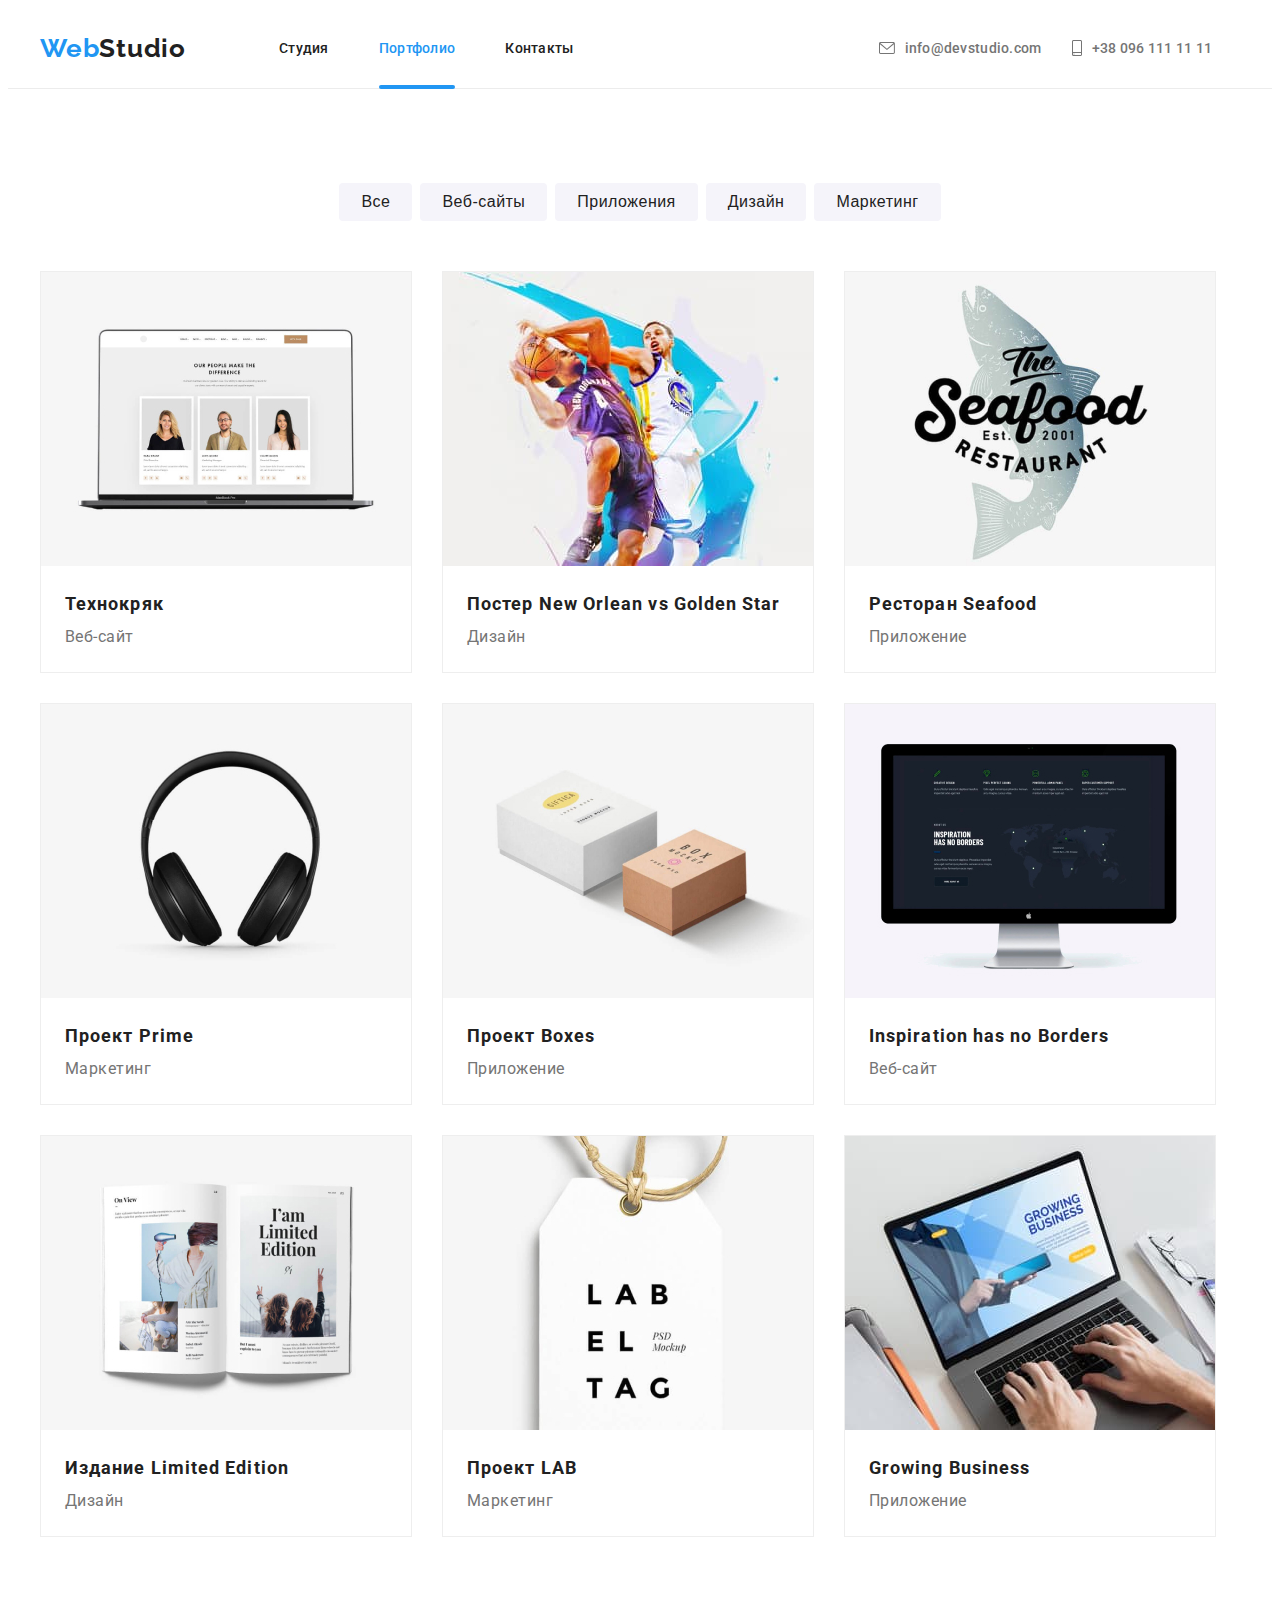
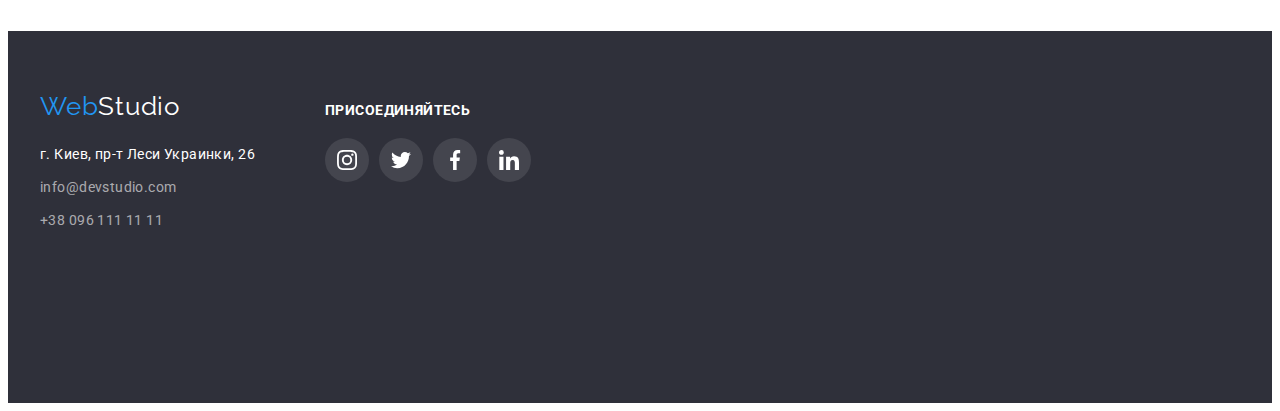
==== portfolio.html @ f123ab3c "css sort done" ====
<!DOCTYPE html>
<html lang="ru">
<head>
    <meta charset="UTF-8">
    <meta name="viewport" content="width=device-width, initial-scale=1.0">
    <title>Портфолио</title>

    <link rel="preconnect" href="https://fonts.gstatic.com">
    <link href="https://fonts.googleapis.com/css2?family=Raleway:wght@700&family=Roboto:wght@500&display=swap"
        rel="stylesheet">

    <link rel="stylesheet" href="https://cdnjs.cloudflare.com/ajax/libs/modern-normalize/1.0.0/modern-normalize.min.css"
        integrity="sha512-ISS7cAi1PEhQ8jnbJpJZMd29NlhNj4AWYyLOSp2CE/CsHxTCu+r+t0D2yoJudVrd0/8fTVPUVDzY5Tvli75u/g=="
        crossorigin="anonymous" />
        <link rel="stylesheet" href="css/portfolio.css">
</head>
<body>
    <header>
        <div class="container">
        <nav class="page-nav">
            <a href="index.html" class="logo"><span class="web">Web</span>Studio</a>
            <ul class="nav-list">
                <li><a class="nav-link " href="index.html">Студия</a></li>
                <li><a class="nav-link current" href="portfolio.html">Портфолио</a></li>
                <li><a class="nav-link" href="contacts.html">Контакты</a></li>  
            </ul>
    
            <ul class="contacts-list">
                 <li>
                     <a href="mailto:info@devstudio.com" class="nav-contact">
                         <svg class="nav-mail">
                             <use href="images/mainsprite.svg#icon-mail"></use>
                        </svg>info@devstudio.com
                    </a>
                </li>
                
                <li>
                    <a href="tel:+380961111111"  class="nav-contact">
                        <svg class="nav-tel">
                            <use href="images/mainsprite.svg#icon-tel"></use>
                        </svg>+38 096 111 11 11
                    </a>
                </li>
            </ul>
        </nav>
    </div>
    </header>


<main> 
    <section class="hero">
        <div class="container">
        <h2 class="visually-hidden">Фильтры</h2>
        <div class="hero-btns">
        <ul class="hero-list">
            
            <li class="btn-list">
                <button type="button" class="hero-btn">Все</button>
            </li>
            <li class="btn-list">
                <button type="button" class="hero-btn">Веб-сайты</button>
            </li>
            <li class="btn-list">
                <button type="button" class="hero-btn">Приложения</button>
            </li>
            <li class="btn-list">
                <button type="button" class="hero-btn">Дизайн</button>
            </li>
            <li class="btn-list">
                <button type="button" class="hero-btn">Маркетинг</button>
            </li>
        </ul>
    </div> 
    </div>
        <div class="container">
    <ul class="project-list">
        <div class="project-group">
            <li class="project-item">
                <a href="" class="project-link">         
                    <div class="project-thumb">    
                    <img src="images/technokryak.jpg" alt="" width="370">
                    
                    <div class="project-overlay">
                        <p class="overlay-text">
                            Технокряк это современная площадка распространения коронавируса.
                            Компании используют эту платформу для цифрового
                            шпионажа и атак на защищённые сервера конкурентов.
                        </p></div>
                    </div>    
                        <div class="project-card-text">
                            <h3 class="project-title">Технокряк</h3>
                            <p class="project-text">Веб-сайт</p>
                    </div>     
                 </a>   
            </li>
            
            <li class="project-item">
                <a href="" class="project-link">
                    <div class="project-thumb">
                        <img src="images/neworlean.jpg" alt="" width="370">
            
                        <div class="project-overlay">
                            <p class="overlay-text">
                                Технокряк это современная площадка распространения коронавируса.
                                Компании используют эту платформу для цифрового
                                шпионажа и атак на защищённые сервера конкурентов.
                            </p>
                        </div>
                    </div>
                    <div class="project-card-text">
                        <h3 class="project-title">Постер New Orlean vs Golden Star</h3>
                        <p class="project-text">Дизайн</p>
                    </div>
                </a>
            </li>
            
            <li class="project-item">
                <a href="" class="project-link">
                    <div class="project-thumb">
                        <img src="images/seafood.jpg" alt="" width="370">
            
                        <div class="project-overlay">
                            <p class="overlay-text">
                                Технокряк это современная площадка распространения коронавируса.
                                Компании используют эту платформу для цифрового
                                шпионажа и атак на защищённые сервера конкурентов.
                            </p>
                        </div>
                    </div>
                    <div class="project-card-text">
                        <h3 class="project-title">Ресторан Seafood</h3>
                        <p class="project-text">Приложение</p>
                    </div>
                </a>
            </li>
        </div>
            
        <div class="project-group">
            <li class="project-item">
                <a href="" class="project-link">
                    <div class="project-thumb">
                        <img src="images/prime.jpg" alt="" width="370">
            
                        <div class="project-overlay">
                            <p class="overlay-text">
                                Технокряк это современная площадка распространения коронавируса.
                                Компании используют эту платформу для цифрового
                                шпионажа и атак на защищённые сервера конкурентов.
                            </p>
                        </div>
                    </div>
                    <div class="project-card-text">
                        <h3 class="project-title">Проект Prime</h3>
                        <p class="project-text">Маркетинг</p>
                    </div>
                </a>
            </li>
            
            <li class="project-item">
                <a href="" class="project-link">
                    <div class="project-thumb">
                        <img src="images/boxes.jpg" alt="" width="370">
            
                        <div class="project-overlay">
                            <p class="overlay-text">
                                Технокряк это современная площадка распространения коронавируса.
                                Компании используют эту платформу для цифрового
                                шпионажа и атак на защищённые сервера конкурентов.
                            </p>
                        </div>
                    </div>
                    <div class="project-card-text">
                        <h3 class="project-title">Проект Boxes</h3>
                        <p class="project-text">Приложение</p>
                    </div>
                </a>
            </li>
            
        <li class="project-item">
            <a href="" class="project-link">
                <div class="project-thumb">
                    <img src="images/inspiration.jpg" alt="" width="370">
        
                    <div class="project-overlay">
                        <p class="overlay-text">
                            Технокряк это современная площадка распространения коронавируса.
                            Компании используют эту платформу для цифрового
                            шпионажа и атак на защищённые сервера конкурентов.
                        </p>
                    </div>
                </div>
                <div class="project-card-text">
                    <h3 class="project-title">Inspiration has no Borders</h3>
                    <p class="project-text">Веб-сайт</p>
                </div>
            </a>
        </li>
            </div>
            
        <div class="project-group">
            <li class="project-item">
                <a href="" class="project-link">
                    <div class="project-thumb">
                        <img src="images/limed.jpg" alt="" width="370">
            
                        <div class="project-overlay">
                            <p class="overlay-text">
                                Технокряк это современная площадка распространения коронавируса.
                                Компании используют эту платформу для цифрового
                                шпионажа и атак на защищённые сервера конкурентов.
                            </p>
                        </div>
                    </div>
                    <div class="project-card-text">
                        <h3 class="project-title">Издание Limited Edition</h3>
                        <p class="project-text">Дизайн</p>
                    </div>
                </a>
            </li>
            
        <li class="project-item">
            <a href="" class="project-link">
                <div class="project-thumb">
                    <img src="images/lab.jpg" alt="" width="370">
        
                    <div class="project-overlay">
                        <p class="overlay-text">
                            Технокряк это современная площадка распространения коронавируса.
                            Компании используют эту платформу для цифрового
                            шпионажа и атак на защищённые сервера конкурентов.
                        </p>
                    </div>
                </div>
                <div class="project-card-text">
                    <h3 class="project-title">Проект LAB</h3>
                    <p class="project-text">Маркетинг</p>
                </div>
            </a>
        </li>
            
            <li class="project-item">
                <a href="" class="project-link">
                    <div class="project-thumb">
                        <img src="images/growing.jpg" alt="" width="370">
            
                        <div class="project-overlay">
                            <p class="overlay-text">
                                Технокряк это современная площадка распространения коронавируса.
                                Компании используют эту платформу для цифрового
                                шпионажа и атак на защищённые сервера конкурентов.
                            </p>
                        </div>
                    </div>
                    <div class="project-card-text">
                        <h3 class="project-title">Growing Business</h3>
                        <p class="project-text">Приложение</p>
                    </div>
                </a>
            </li>
        </div>
        </ul>
    </div>
    </section>
</main>
<footer class="footer-back">
    <div class="container">
        <div class="footer-text">
            <div> 
                <a href="/" class="logo-footer"><span class="web">Web</span><span class="logo-studio">Studio</span></a>
                    <address>
                        <p class="main-address">г. Киев, пр-т Леси Украинки, 26</p>
                             <ul>
                                <li class="footer-contact"><a href="mailto:info@devstudio.com" class="link">info@devstudio.com</a></li>
                                <li class="footer-contact"><a href="tel:+380961111111" class="link">+38 096 111 11 11</a></li>
                            </ul>
                    </address>
            </div>
            <div>
                <h2 class="enjoy-head">Присоединяйтесь</h2>
                <ul class="enjoy-list">
                    <li class="enjoy-link"><a href="" class="enjoy-item"> <svg class="enjoy-icon"><use href="images/mainsprite.svg#icon-instagram"></use></svg></a></li>
                    <li class="enjoy-link"><a href="" class="enjoy-item"> <svg class="enjoy-icon"><use href="images/mainsprite.svg#icon-twitter"></use></svg></a></li>
                    <li class="enjoy-link"><a href="" class="enjoy-item"> <svg class="enjoy-icon"><use href="images/mainsprite.svg#icon-facebook"></use></svg></a></li>
                    <li class="enjoy-link"><a href="" class="enjoy-item"> <svg class="enjoy-icon"><use href="images/mainsprite.svg#icon-linkedin"></use></svg></a></li>
                </ul>
            </div>
        </div>
</div>
</footer>
</body>
</html>
---- css/portfolio.css ----
body {
  font-family: 'Roboto', Raleway, sans-serif;
}

/*переменные*/
:root {
  --gray-text: rgba(117, 117, 117, 1);
  --hover-color: rgba(33, 150, 243, 1);
  --h-color: rgba(33, 33, 33, 1);
  --white-text: rgba(255, 255, 255, 1);
  --back-color: rgba(47, 48, 58, 1);
  --rect-color: rgba(245, 244, 250, 1);
  --social-color: rgba(175, 177, 184, 1);
  --border-color: #eeeeee;
  --company-color: rgba(175, 177, 184, 1);
  --enjoy-hover: rgba(255, 255, 255, 0.1);
  --btn-hover: rgba(33, 150, 243, 1);
  --btn-color: rgba(245, 244, 250, 1);
  --project-overlay: rgba(33, 150, 243, 0.9);
}

.container {
  width: 1200px;
  margin: 0px auto;
  padding: 0px 15px;
}

.visually-hidden {
  position: absolute;
  width: 1px;
  height: 1px;
  margin: -1px;
  border: 0;
  padding: 0;

  white-space: nowrap;
  clip-path: inset(100%);
  clip: rect(0 0 0 0);
  overflow: hidden;
}

/*сброс*/
h1,
h2,
h3,
h4,
p {
  margin: 0;
  padding: 0;
}

img {
  display: block;
  max-width: 100%;
  height: auto;
}

ul {
  list-style: none;
  padding: 0;
  margin: 0;
}

a {
  text-decoration: none;
}

/*Навигация*/
.nav-contact {
  color: rgba(117, 117, 117, 1);
  text-decoration: none;
  font-style: normal;
  font-weight: 500;
  font-size: 14px;
  line-height: 16px;
  letter-spacing: 0.02em;
}

.page-nav,
.nav-list,
.contacts-list {
  display: flex;
}

.contacts-list {
  margin-left: 305px;
}

.page-nav {
  align-items: center;
  min-height: 80px;
}

header {
  border-bottom: 1px solid rgba(236, 236, 236, 1);
}

.nav-list li:first-child {
  margin-left: 50px;
  margin-right: 50px;
}

.nav-list li:last-child {
  margin-left: 50px;
}

.nav-contact:hover {
  color: rgba(33, 150, 243, 1);
}

.nav-contact:focus {
  color: rgba(33, 150, 243, 1);
}

.nav-contact {
  display: flex;
  align-items: center;
  justify-content: center;
}

.nav-link {
  position: relative;
  display: block;
  padding-top: 32px;
  padding-bottom: 32px;
  text-decoration: none;
  color: rgba(33, 33, 33, 1);
  font-weight: 500;
  font-size: 14px;
  line-height: 1.172;
  letter-spacing: 0.02em;
  transition: color 250ms cubic-bezier(0.4, 0, 0.2, 1);
}

.nav-link::after {
  content: ' ';
  position: absolute;
  bottom: 0;
  left: 0;
  width: 100%;
  height: 4px;
  border-radius: 2px;
  background-color: var(--hover-color);
  opacity: 0;
  transform: translateY(1px);
}

.nav-list .nav-link.current {
  color: var(--hover-color);
}

.nav-list .nav-link.current::after {
  opacity: 1;
}

.nav-link:hover,
.nav-link:focus {
  color: rgba(33, 150, 243, 1);
}

.nav-link:hover {
  color: rgba(33, 150, 243, 1);
}

.nav-link:focus {
  color: rgba(33, 150, 243, 1);
}

.logo {
  color: rgba(33, 33, 33, 1);
  text-decoration: none;
  font-family: Raleway, sans-serif;
  font-style: normal;
  font-weight: bold;
  font-size: 26px;
  line-height: 31px;
  letter-spacing: 0.03em;
  margin-right: 43px;
}

.web {
  color: rgba(33, 150, 243, 1);
  text-decoration: none;
}

.nav-mail {
  width: 16px;
  height: 12px;
  margin-right: 10px;
  fill: currentColor;
}

.nav-tel {
  width: 10px;
  height: 16px;
  margin-left: 30px;
  margin-right: 10px;
  fill: currentColor;
}

/*герой*/
.hero-list {
  display: flex;
  justify-content: center;
}

.hero-list li:first-child {
  margin-right: 8px;
}

.hero-list li:last-child {
  margin-left: 8px;
}

.hero-list li:nth-child(2) {
  margin-right: 8px;
}

.hero-list li:nth-child(3) {
  margin-right: 8px;
}

.hero-btn {
  padding: 6px 22px;
  border-radius: 4px;
  background: var(--btn-color);
  color: var(--h-color);
  border: none;
  font-style: normal;
  font-weight: 500;
  font-size: 16px;
  line-height: 26px;
  text-align: center;
  letter-spacing: 0.03em;
  transition: color 250ms cubic-bezier(0.4, 0, 0.2, 1),
    background-color 250ms cubic-bezier(0.4, 0, 0.2, 1),
    box-shadow 250ms cubic-bezier(0.4, 0, 0.2, 1);
}

.hero {
  padding-top: 94px;
  padding-bottom: 94px;
}

.hero-btn:hover,
.hero-btn:focus {
  color: var(--white-text);
  background-color: var(--hover-color);
  box-shadow: 0px 3px 1px rgba(0, 0, 0, 0.1), 0px 1px 2px rgba(0, 0, 0, 0.08),
    0px 2px 2px rgba(0, 0, 0, 0.12);
}

.project-link {
  display: block;
  position: relative;
}

.project-thumb {
  position: relative;
  overflow: hidden;
}

.project-overlay {
  position: absolute;
  top: 0;
  left: 0;
  width: 100%;
  height: 100%;
  padding: 63px 24px;
  background-color: var(--project-overlay);
  opacity: 0;
  transform: translateY(101%);
  transition: transform 250ms cubic-bezier(0.4, 0, 0.2, 1);
}

.overlay-text {
  font-style: normal;
  font-weight: normal;
  font-size: 18px;
  line-height: 28px;
  letter-spacing: 0.03em;
  color: var(--white-text);
}

.project-link:hover .project-overlay,
.project-link:focus .project-overlay {
  transform: translateX(0);
  opacity: 1;
}

.project-link:hover,
.project-link:focus {
  box-shadow: 0px 1px 1px rgba(0, 0, 0, 0.12), 0px 4px 4px rgba(0, 0, 0, 0.06),
    1px 4px 6px rgba(0, 0, 0, 0.16);
}

.project-item {
  border: 1px solid #eeeeee;
}

.project-link {
  display: block;
  transition: box-shadow 250ms cubic-bezier(0.4, 0, 0.2, 1);
}

.project-link:hover {
  box-shadow: 0px 1px 1px rgba(0, 0, 0, 0.12), 0px 4px 4px rgba(0, 0, 0, 0.06),
    1px 4px 6px rgba(0, 0, 0, 0.16);
}

.project-title {
  color: rgba(33, 33, 33, 1);
  font-style: normal;
  font-weight: bold;
  font-size: 18px;
  line-height: 36px;
  letter-spacing: 0.06em;
}

.project-text {
  color: rgba(117, 117, 117, 1);
  font-style: normal;
  font-weight: normal;
  font-size: 16px;
  line-height: 30px;
  letter-spacing: 0.03em;
}

.project-card-text {
  padding: 20px 24px;
}

.project-item:nth-child(2) {
  margin-right: 30px;
  margin-left: 30px;
}

.project-item:nth-child(5) {
  margin-right: 30px;
  margin-left: 30px;
}

.project-item:nth-child(8) {
  margin-right: 30px;
  margin-left: 30px;
}

.project-group {
  display: flex;
}

.project-list {
  margin-top: 50px;
}

.project-group:nth-child(2) {
  margin: 30px 0px;
}

/*футер*/
.logo-studio {
  color: rgba(255, 255, 255, 1);
}

.link {
  color: rgba(255, 255, 255, 0.6);
  font-style: normal;
  font-weight: normal;
  font-size: 14px;
  line-height: 24px;
  letter-spacing: 0.03em;
  text-decoration: none;
}

.logo-footer {
  color: rgba(33, 33, 33, 1);
  text-decoration: none;
  font-family: Raleway, sans-serif;
  font-style: normal;
  font-weight: normal;
  font-size: 26px;
  line-height: 31px;
  letter-spacing: 0.03em;
  margin-bottom: 20px;
  display: block;
}

.footer-back {
  background-color: var(--back-color);
  height: 252px;
  padding-top: 60px;
  padding-bottom: 60px;
}

/*адрес*/
.main-address {
  color: rgba(255, 255, 255, 1);
  font-style: normal;
  font-weight: normal;
  font-size: 14px;
  line-height: 24px;
  letter-spacing: 0.03em;
}

.footer-contact:first-child {
  margin-bottom: 9px;
  margin-top: 9px;
}

.enjoy-head {
  font-style: normal;
  font-weight: bold;
  font-size: 14px;
  line-height: 16px;
  letter-spacing: 0.03em;
  text-transform: uppercase;
  color: var(--white-text);
  margin-left: 70px;
}

.enjoy-list {
  width: 206px;
  padding: 0px;
  display: flex;
  justify-content: space-between;
  align-items: baseline;
  margin-left: 70px;
  margin-top: 20px;
}

.footer-text {
  display: flex;
  align-items: baseline;
}

.enjoy-item {
  display: flex;
  justify-content: center;
  align-items: center;
  width: 44px;
  height: 44px;
  border-radius: 50%;
  color: var(--white-text);
  background-color: var(--enjoy-hover);
  transition: background-color 250ms cubic-bezier(0.4, 0, 0.2, 1);
}

.enjoy-icon {
  width: 20px;
  height: 20px;
  fill: currentColor;
}

.enjoy-item:hover {
  background-color: var(--hover-color);
}

.enjoy-item:hover {
  color: var(--white-text);
}

/*overlay*/
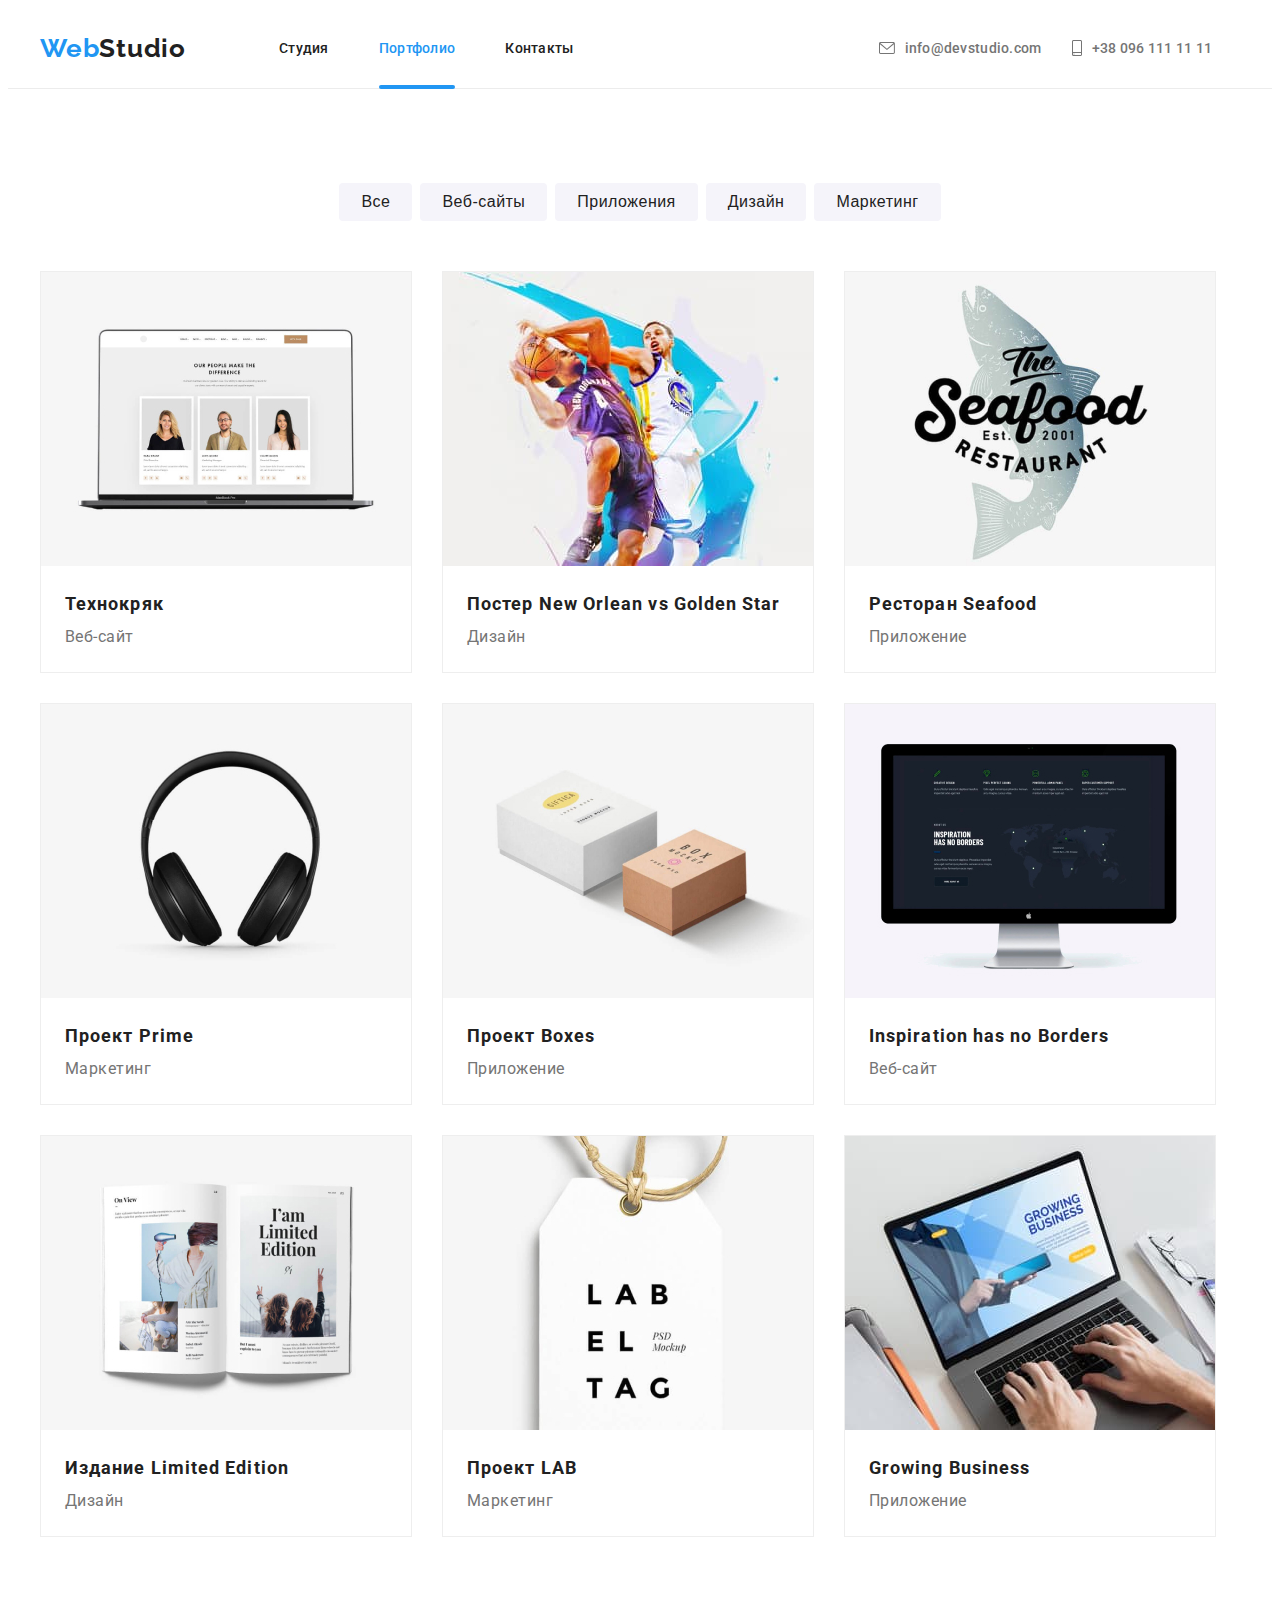
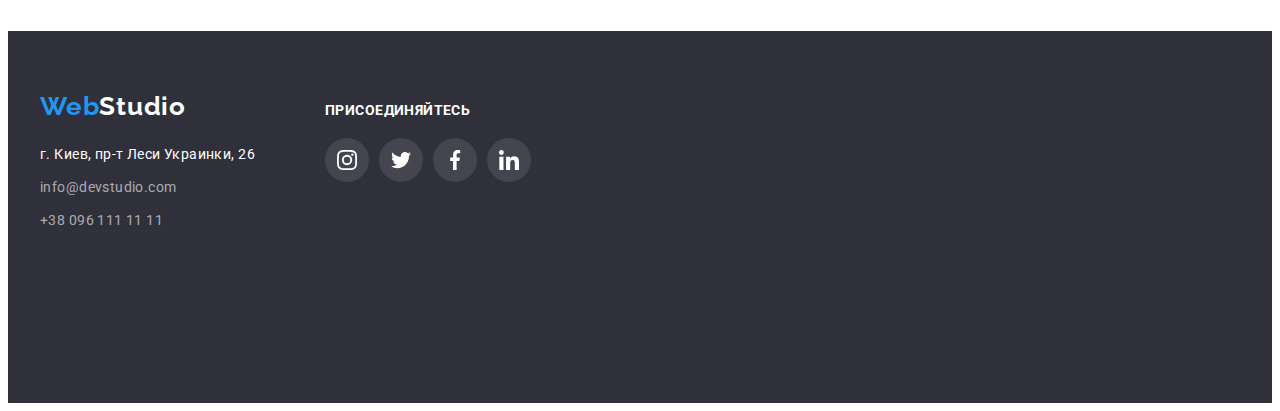
==== commit 2c0993a8: "css sort done portfolio" ====
--- a/portfolio.html
+++ b/portfolio.html
@@ -265,27 +265,37 @@
 <footer class="footer-back">
     <div class="container">
         <div class="footer-text">
-            <div> 
+            <div>
                 <a href="/" class="logo-footer"><span class="web">Web</span><span class="logo-studio">Studio</span></a>
-                    <address>
-                        <p class="main-address">г. Киев, пр-т Леси Украинки, 26</p>
-                             <ul>
-                                <li class="footer-contact"><a href="mailto:info@devstudio.com" class="link">info@devstudio.com</a></li>
-                                <li class="footer-contact"><a href="tel:+380961111111" class="link">+38 096 111 11 11</a></li>
-                            </ul>
-                    </address>
+                <address>
+                    <p class="main-address">г. Киев, пр-т Леси Украинки, 26</p>
+                    <ul>
+                        <li class="footer-contact"><a href="mailto:info@devstudio.com"
+                                class="address-link">info@devstudio.com</a></li>
+                        <li class="footer-contact"><a href="tel:+380961111111" class="address-link">+38 096 111 11
+                                11</a></li>
+                    </ul>
+                </address>
             </div>
             <div>
                 <h2 class="enjoy-head">Присоединяйтесь</h2>
                 <ul class="enjoy-list">
-                    <li class="enjoy-link"><a href="" class="enjoy-item"> <svg class="enjoy-icon"><use href="images/mainsprite.svg#icon-instagram"></use></svg></a></li>
-                    <li class="enjoy-link"><a href="" class="enjoy-item"> <svg class="enjoy-icon"><use href="images/mainsprite.svg#icon-twitter"></use></svg></a></li>
-                    <li class="enjoy-link"><a href="" class="enjoy-item"> <svg class="enjoy-icon"><use href="images/mainsprite.svg#icon-facebook"></use></svg></a></li>
-                    <li class="enjoy-link"><a href="" class="enjoy-item"> <svg class="enjoy-icon"><use href="images/mainsprite.svg#icon-linkedin"></use></svg></a></li>
+                    <li><a href="" class="enjoy-item"> <svg class="enjoy-icon">
+                                <use href="images/mainsprite.svg#icon-instagram"></use>
+                            </svg></a></li>
+                    <li><a href="" class="enjoy-item"> <svg class="enjoy-icon">
+                                <use href="images/mainsprite.svg#icon-twitter"></use>
+                            </svg></a></li>
+                    <li><a href="" class="enjoy-item"> <svg class="enjoy-icon">
+                                <use href="images/mainsprite.svg#icon-facebook"></use>
+                            </svg></a></li>
+                    <li><a href="" class="enjoy-item"> <svg class="enjoy-icon">
+                                <use href="images/mainsprite.svg#icon-linkedin"></use>
+                            </svg></a></li>
                 </ul>
             </div>
         </div>
-</div>
+    </div>
 </footer>
 </body>
 </html>--- a/css/portfolio.css
+++ b/css/portfolio.css
@@ -17,14 +17,11 @@
   --btn-hover: rgba(33, 150, 243, 1);
   --btn-color: rgba(245, 244, 250, 1);
   --project-overlay: rgba(33, 150, 243, 0.9);
-}
-
-.container {
-  width: 1200px;
-  margin: 0px auto;
-  padding: 0px 15px;
-}
-
+  --project-title: rgba(33, 33, 33, 1);
+  --project-text: rgba(117, 117, 117, 1);
+}
+
+/*hidden title*/
 .visually-hidden {
   position: absolute;
   width: 1px;
@@ -32,14 +29,20 @@
   margin: -1px;
   border: 0;
   padding: 0;
-
   white-space: nowrap;
   clip-path: inset(100%);
   clip: rect(0 0 0 0);
   overflow: hidden;
 }
 
-/*сброс*/
+/*div container*/
+.container {
+  width: 1200px;
+  margin: 0px auto;
+  padding: 0px 15px;
+}
+
+/*reset*/
 h1,
 h2,
 h3,
@@ -57,7 +60,7 @@
 
 ul {
   list-style: none;
-  padding: 0;
+  padding: 0px;
   margin: 0;
 }
 
@@ -65,15 +68,16 @@
   text-decoration: none;
 }
 
-/*Навигация*/
-.nav-contact {
-  color: rgba(117, 117, 117, 1);
-  text-decoration: none;
-  font-style: normal;
-  font-weight: 500;
-  font-size: 14px;
-  line-height: 16px;
-  letter-spacing: 0.02em;
+img {
+  display: block;
+  max-width: 100%;
+  height: auto;
+}
+
+/*styles*/
+/*navigation*/
+header {
+  border-bottom: 1px solid rgba(236, 236, 236, 1);
 }
 
 .page-nav,
@@ -82,17 +86,26 @@
   display: flex;
 }
 
-.contacts-list {
-  margin-left: 305px;
-}
-
 .page-nav {
   align-items: center;
   min-height: 80px;
 }
 
-header {
-  border-bottom: 1px solid rgba(236, 236, 236, 1);
+.logo {
+  color: rgba(33, 33, 33, 1);
+  text-decoration: none;
+  font-family: Raleway, sans-serif;
+  font-style: normal;
+  font-weight: bold;
+  font-size: 26px;
+  line-height: 31px;
+  letter-spacing: 0.03em;
+  margin-right: 43px;
+}
+
+.web {
+  color: rgba(33, 150, 243, 1);
+  text-decoration: none;
 }
 
 .nav-list li:first-child {
@@ -104,18 +117,12 @@
   margin-left: 50px;
 }
 
-.nav-contact:hover {
-  color: rgba(33, 150, 243, 1);
-}
-
-.nav-contact:focus {
-  color: rgba(33, 150, 243, 1);
-}
-
-.nav-contact {
-  display: flex;
-  align-items: center;
-  justify-content: center;
+.nav-list .nav-link.current {
+  color: var(--hover-color);
+}
+
+.nav-list .nav-link.current::after {
+  opacity: 1;
 }
 
 .nav-link {
@@ -145,44 +152,38 @@
   transform: translateY(1px);
 }
 
-.nav-list .nav-link.current {
-  color: var(--hover-color);
-}
-
-.nav-list .nav-link.current::after {
-  opacity: 1;
-}
-
 .nav-link:hover,
 .nav-link:focus {
   color: rgba(33, 150, 243, 1);
 }
 
-.nav-link:hover {
+.contacts-list {
+  margin-left: 305px;
+}
+
+.nav-contact {
+  color: rgba(117, 117, 117, 1);
+  text-decoration: none;
+  font-style: normal;
+  font-weight: 500;
+  font-size: 14px;
+  line-height: 16px;
+  letter-spacing: 0.02em;
+  transition: color 250ms cubic-bezier(0.4, 0, 0.2, 1);
+}
+
+.nav-contact {
+  display: flex;
+  align-items: center;
+  justify-content: center;
+}
+
+.nav-contact:hover,
+.nav-contact:focus {
   color: rgba(33, 150, 243, 1);
 }
 
-.nav-link:focus {
-  color: rgba(33, 150, 243, 1);
-}
-
-.logo {
-  color: rgba(33, 33, 33, 1);
-  text-decoration: none;
-  font-family: Raleway, sans-serif;
-  font-style: normal;
-  font-weight: bold;
-  font-size: 26px;
-  line-height: 31px;
-  letter-spacing: 0.03em;
-  margin-right: 43px;
-}
-
-.web {
-  color: rgba(33, 150, 243, 1);
-  text-decoration: none;
-}
-
+/*svg contacts navigation*/
 .nav-mail {
   width: 16px;
   height: 12px;
@@ -198,7 +199,12 @@
   fill: currentColor;
 }
 
-/*герой*/
+/*hero*/
+.hero {
+  padding-top: 94px;
+  padding-bottom: 94px;
+}
+
 .hero-list {
   display: flex;
   justify-content: center;
@@ -237,11 +243,6 @@
     box-shadow 250ms cubic-bezier(0.4, 0, 0.2, 1);
 }
 
-.hero {
-  padding-top: 94px;
-  padding-bottom: 94px;
-}
-
 .hero-btn:hover,
 .hero-btn:focus {
   color: var(--white-text);
@@ -250,9 +251,63 @@
     0px 2px 2px rgba(0, 0, 0, 0.12);
 }
 
+/*projects*/
+.project-list {
+  margin-top: 50px;
+}
+
+.project-group {
+  display: flex;
+}
+
+.project-group:nth-child(2) {
+  margin: 30px 0px;
+}
+
+.project-item {
+  border: 1px solid #eeeeee;
+}
+
+.project-item:nth-child(2) {
+  margin-right: 30px;
+  margin-left: 30px;
+}
+
+.project-item:nth-child(5) {
+  margin-right: 30px;
+  margin-left: 30px;
+}
+
+.project-item:nth-child(8) {
+  margin-right: 30px;
+  margin-left: 30px;
+}
+
 .project-link {
   display: block;
   position: relative;
+}
+
+.project-link {
+  display: block;
+  transition: box-shadow 250ms cubic-bezier(0.4, 0, 0.2, 1);
+}
+
+.project-link:hover {
+  box-shadow: 0px 1px 1px rgba(0, 0, 0, 0.12), 0px 4px 4px rgba(0, 0, 0, 0.06),
+    1px 4px 6px rgba(0, 0, 0, 0.16);
+}
+
+.project-link:hover .project-overlay,
+.project-link:focus .project-overlay {
+  transform: translateX(0);
+  opacity: 1;
+}
+
+.project-link:hover,
+.project-link:focus {
+  box-shadow: 0px 1px 1px rgba(0, 0, 0, 0.12), 0px 4px 4px rgba(0, 0, 0, 0.06),
+    1px 4px 6px rgba(0, 0, 0, 0.16);
 }
 
 .project-thumb {
@@ -260,6 +315,7 @@
   overflow: hidden;
 }
 
+/*overlay*/
 .project-overlay {
   position: absolute;
   top: 0;
@@ -281,35 +337,14 @@
   letter-spacing: 0.03em;
   color: var(--white-text);
 }
-
-.project-link:hover .project-overlay,
-.project-link:focus .project-overlay {
-  transform: translateX(0);
-  opacity: 1;
-}
-
-.project-link:hover,
-.project-link:focus {
-  box-shadow: 0px 1px 1px rgba(0, 0, 0, 0.12), 0px 4px 4px rgba(0, 0, 0, 0.06),
-    1px 4px 6px rgba(0, 0, 0, 0.16);
-}
-
-.project-item {
-  border: 1px solid #eeeeee;
-}
-
-.project-link {
-  display: block;
-  transition: box-shadow 250ms cubic-bezier(0.4, 0, 0.2, 1);
-}
-
-.project-link:hover {
-  box-shadow: 0px 1px 1px rgba(0, 0, 0, 0.12), 0px 4px 4px rgba(0, 0, 0, 0.06),
-    1px 4px 6px rgba(0, 0, 0, 0.16);
+/*overlay end*/
+
+.project-card-text {
+  padding: 20px 24px;
 }
 
 .project-title {
-  color: rgba(33, 33, 33, 1);
+  color: var(--project-title);
   font-style: normal;
   font-weight: bold;
   font-size: 18px;
@@ -318,7 +353,7 @@
 }
 
 .project-text {
-  color: rgba(117, 117, 117, 1);
+  color: var(--project-text);
   font-style: normal;
   font-weight: normal;
   font-size: 16px;
@@ -326,65 +361,7 @@
   letter-spacing: 0.03em;
 }
 
-.project-card-text {
-  padding: 20px 24px;
-}
-
-.project-item:nth-child(2) {
-  margin-right: 30px;
-  margin-left: 30px;
-}
-
-.project-item:nth-child(5) {
-  margin-right: 30px;
-  margin-left: 30px;
-}
-
-.project-item:nth-child(8) {
-  margin-right: 30px;
-  margin-left: 30px;
-}
-
-.project-group {
-  display: flex;
-}
-
-.project-list {
-  margin-top: 50px;
-}
-
-.project-group:nth-child(2) {
-  margin: 30px 0px;
-}
-
-/*футер*/
-.logo-studio {
-  color: rgba(255, 255, 255, 1);
-}
-
-.link {
-  color: rgba(255, 255, 255, 0.6);
-  font-style: normal;
-  font-weight: normal;
-  font-size: 14px;
-  line-height: 24px;
-  letter-spacing: 0.03em;
-  text-decoration: none;
-}
-
-.logo-footer {
-  color: rgba(33, 33, 33, 1);
-  text-decoration: none;
-  font-family: Raleway, sans-serif;
-  font-style: normal;
-  font-weight: normal;
-  font-size: 26px;
-  line-height: 31px;
-  letter-spacing: 0.03em;
-  margin-bottom: 20px;
-  display: block;
-}
-
+/*footer*/
 .footer-back {
   background-color: var(--back-color);
   height: 252px;
@@ -392,7 +369,28 @@
   padding-bottom: 60px;
 }
 
-/*адрес*/
+.footer-text {
+  display: flex;
+  align-items: baseline;
+}
+
+.logo-footer {
+  color: rgba(33, 33, 33, 1);
+  text-decoration: none;
+  font-family: Raleway, sans-serif;
+  font-style: normal;
+  font-weight: bold;
+  font-size: 26px;
+  line-height: 31px;
+  letter-spacing: 0.03em;
+  margin-bottom: 20px;
+  display: block;
+}
+
+.logo-studio {
+  color: rgba(255, 255, 255, 1);
+}
+
 .main-address {
   color: rgba(255, 255, 255, 1);
   font-style: normal;
@@ -403,10 +401,20 @@
 }
 
 .footer-contact:first-child {
-  margin-bottom: 9px;
-  margin-top: 9px;
-}
-
+  margin: 9px 0px;
+}
+
+.address-link {
+  color: rgba(255, 255, 255, 0.6);
+  font-style: normal;
+  font-weight: normal;
+  font-size: 14px;
+  line-height: 24px;
+  letter-spacing: 0.03em;
+  text-decoration: none;
+}
+
+/*svg footer*/
 .enjoy-head {
   font-style: normal;
   font-weight: bold;
@@ -426,11 +434,6 @@
   align-items: baseline;
   margin-left: 70px;
   margin-top: 20px;
-}
-
-.footer-text {
-  display: flex;
-  align-items: baseline;
 }
 
 .enjoy-item {
@@ -451,12 +454,8 @@
   fill: currentColor;
 }
 
-.enjoy-item:hover {
+.enjoy-item:hover,
+.enjoy-item:focus {
+  color: var(--white-text);
   background-color: var(--hover-color);
 }
-
-.enjoy-item:hover {
-  color: var(--white-text);
-}
-
-/*overlay*/
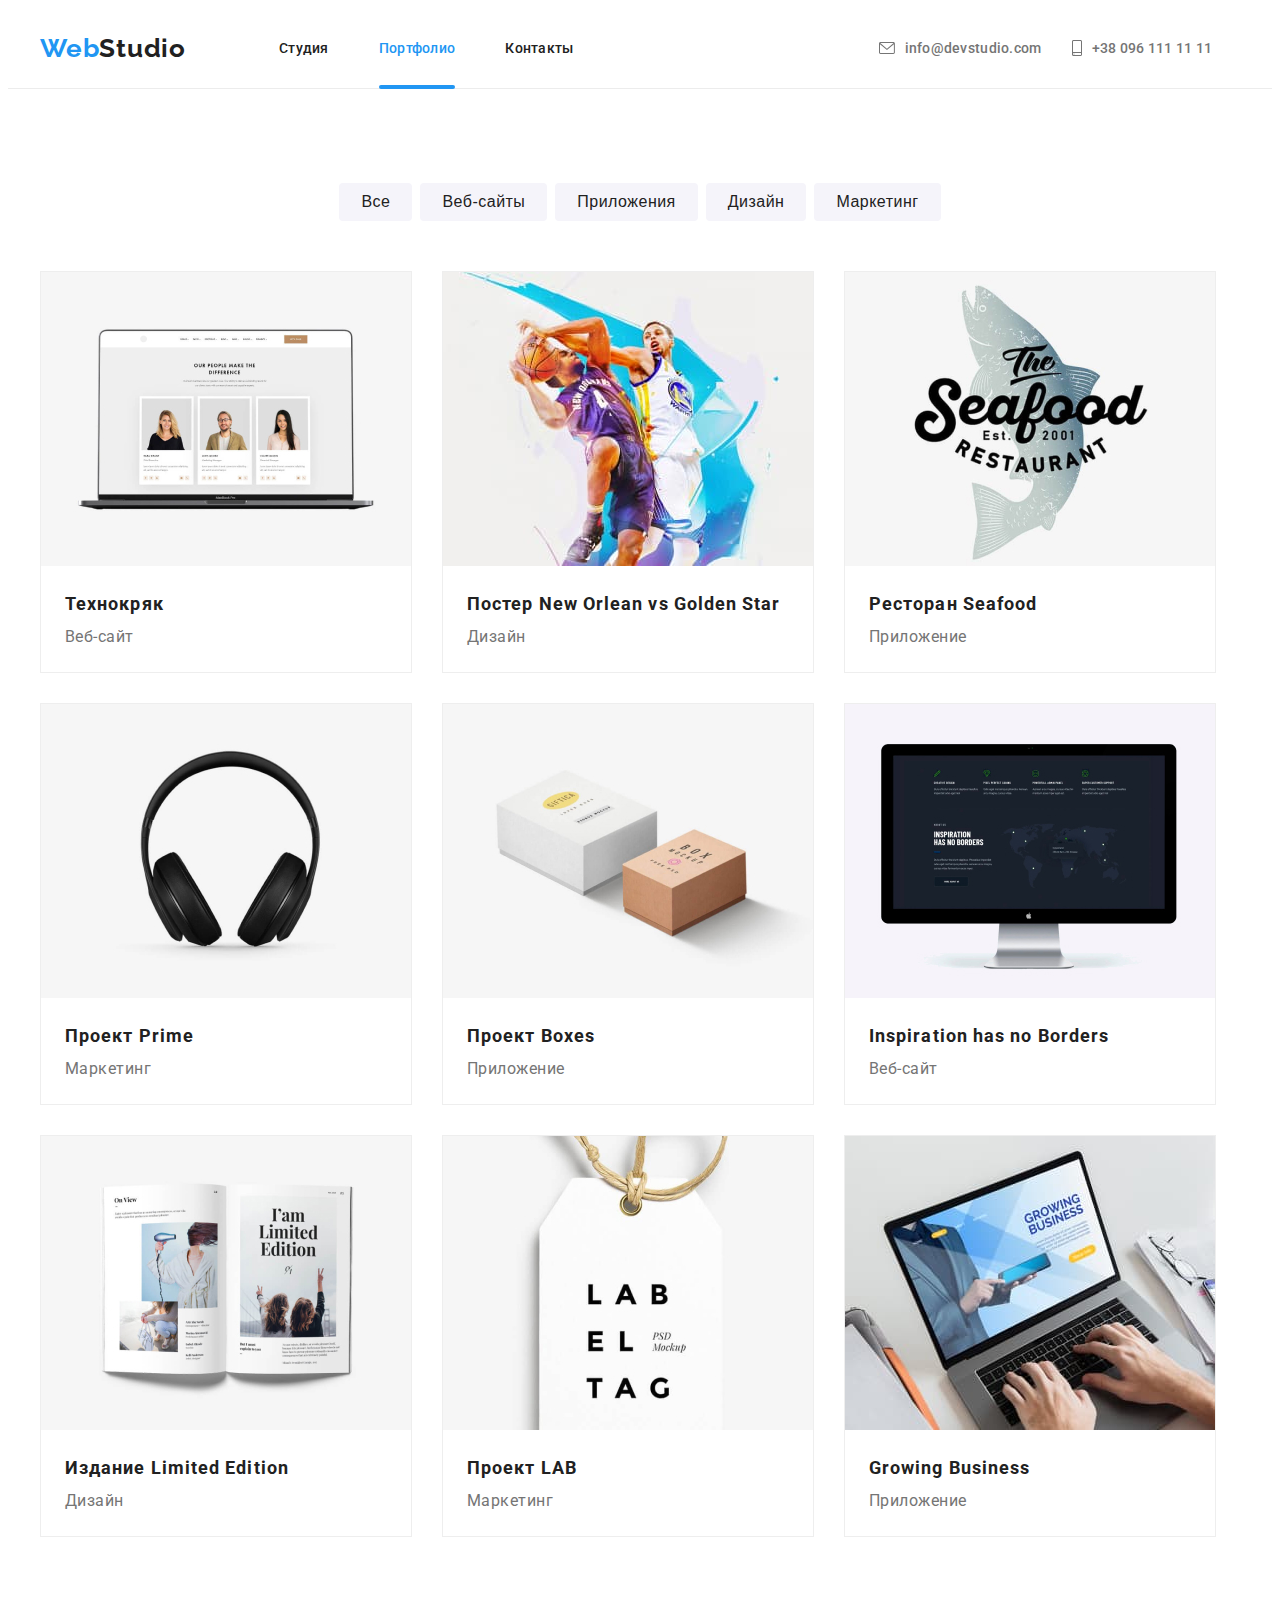
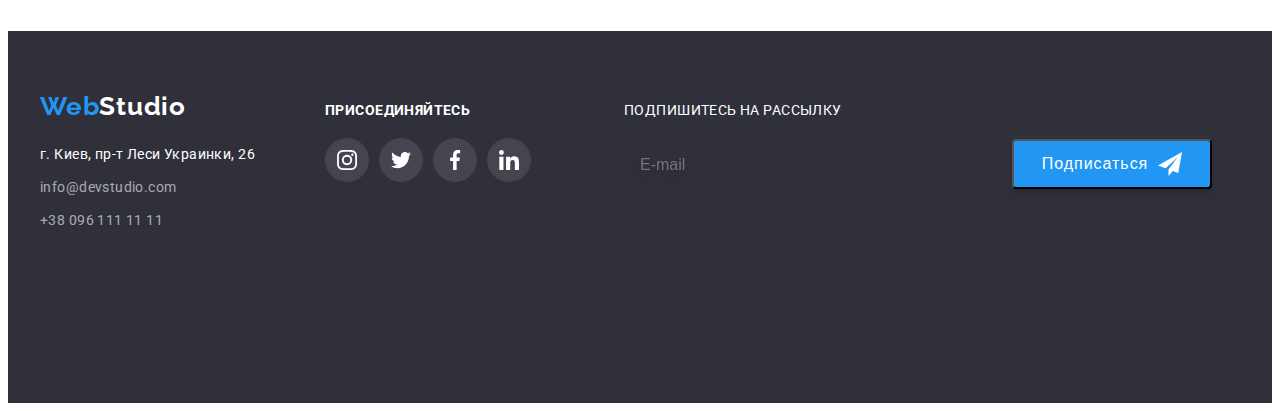
==== commit 1ff78dc3: "subscribe" ====
--- a/portfolio.html
+++ b/portfolio.html
@@ -272,8 +272,8 @@
                     <ul>
                         <li class="footer-contact"><a href="mailto:info@devstudio.com"
                                 class="address-link">info@devstudio.com</a></li>
-                        <li class="footer-contact"><a href="tel:+380961111111" class="address-link">+38 096 111 11
-                                11</a></li>
+                        <li class="footer-contact"><a href="tel:+380961111111" class="address-link">+38 096 111 11 11</a>
+                        </li>
                     </ul>
                 </address>
             </div>
@@ -294,6 +294,20 @@
                             </svg></a></li>
                 </ul>
             </div>
+    
+            <div class="subscribe">
+                <form class="subscribe-form">
+                    <label class="title-sub" for="email-subscribe">ПОДПИШИТЕСЬ НА РАССЫЛКУ</label>
+                    <div class="subscribe-form-btn">
+                        <input class="input-subscribe" type="email" name="email" placeholder="E-mail" id="email-subscribe">
+                        <button class="btn-subscribe" type="submit">Подписаться
+                            <svg class="subscribe-icon" width="24" height="24">
+                                <use href="./images/mainsprite.svg#subscribe-icon"></use>
+                            </svg>
+                        </button>
+                    </div>
+                </form>
+            </div>
         </div>
     </div>
 </footer>
--- a/css/portfolio.css
+++ b/css/portfolio.css
@@ -74,6 +74,10 @@
   height: auto;
 }
 
+button {
+  cursor: pointer;
+}
+
 /*styles*/
 /*navigation*/
 header {
@@ -337,8 +341,8 @@
   letter-spacing: 0.03em;
   color: var(--white-text);
 }
+
 /*overlay end*/
-
 .project-card-text {
   padding: 20px 24px;
 }
@@ -459,3 +463,65 @@
   color: var(--white-text);
   background-color: var(--hover-color);
 }
+
+/*subscribe*/
+.subscribe {
+  margin-left: 93px;
+}
+
+.subscribe-form div {
+  margin-top: 20px;
+}
+
+.subscribe-form .subscribe-form-btn input {
+  margin-right: 12px;
+}
+
+.subscribe-form-btn {
+  display: flex;
+}
+
+.input-subscribe {
+  width: 358px;
+  height: 50px;
+  padding-left: 16px;
+  color: var(--text-white);
+  background-color: transparent;
+  border: 1px solid var(--subscribe-border);
+  filter: drop-shadow(0px 4px 4px rgba(0, 0, 0, 0.15));
+  border-radius: 4px;
+  font-size: 16px;
+  line-height: 1.25;
+}
+
+.btn-subscribe {
+  display: flex;
+  align-items: center;
+  justify-content: center;
+  width: 200px;
+  height: 50px;
+  font-size: 16px;
+  line-height: 1.875;
+  letter-spacing: 0.06em;
+  text-align: center;
+  color: var(--white-text);
+  background: var(--hover-color);
+  box-shadow: 0px 4px 4px rgb(0 0 0 / 15%);
+  border-radius: 4px;
+  padding: 0;
+  cursor: pointer;
+}
+
+.subscribe-icon {
+  margin-left: 10px;
+  fill: currentColor;
+}
+
+.title-sub {
+  font-style: normal;
+  font-size: 14px;
+  line-height: 16px;
+  letter-spacing: 0.03em;
+  text-transform: uppercase;
+  color: var(--white-text);
+}
